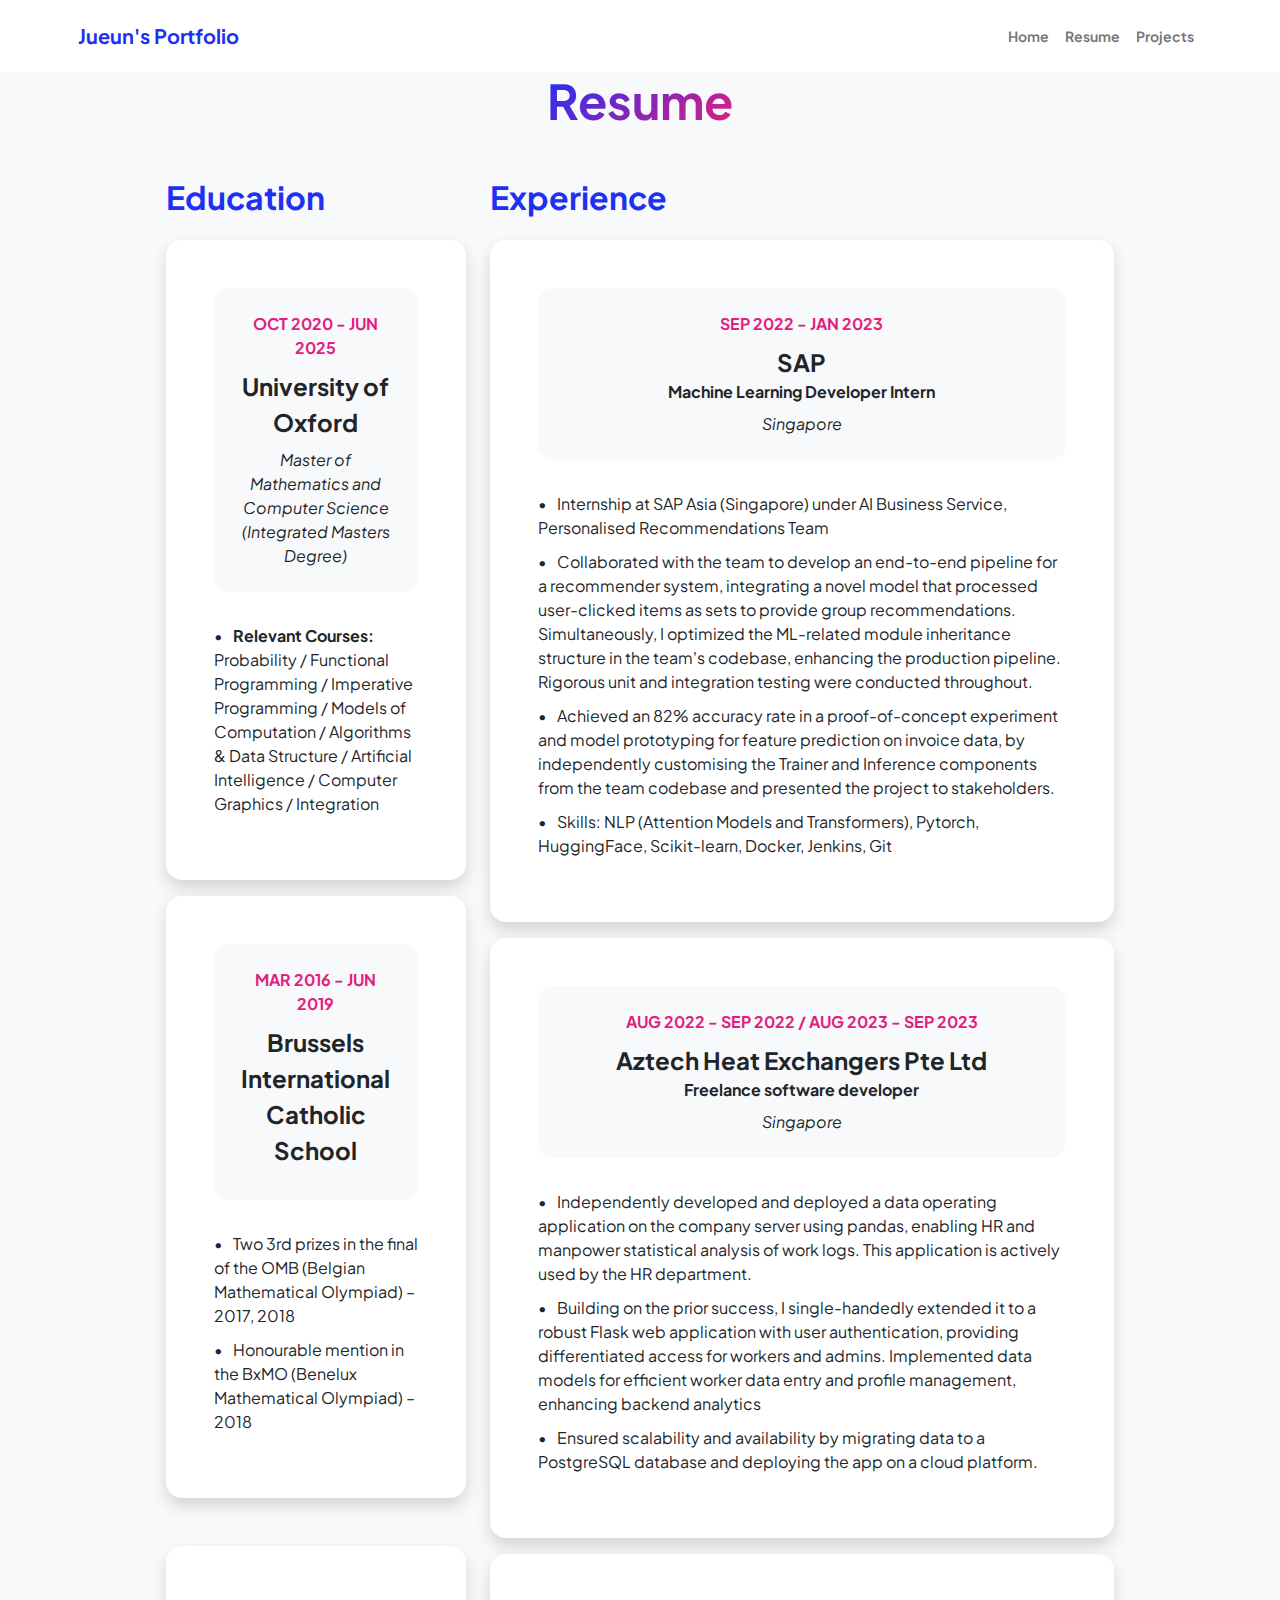
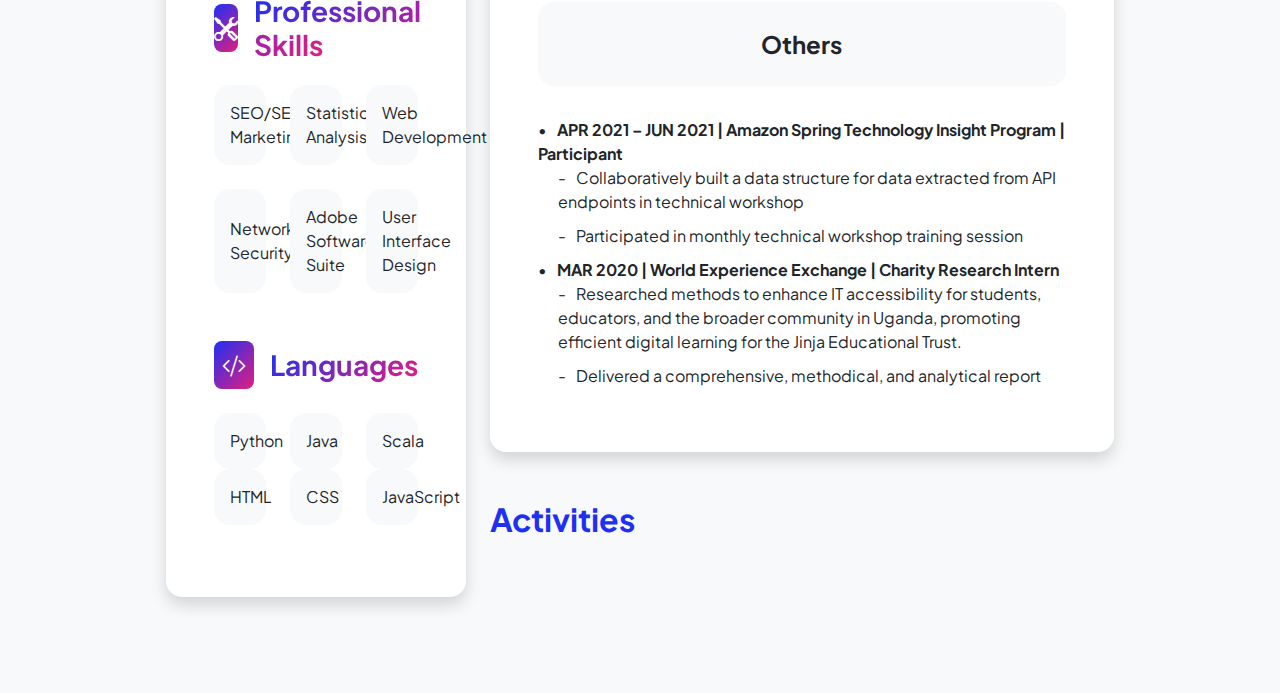
==== resume.html @ 92428e1e "Created portfolio" ====
<!DOCTYPE html>
<html lang="en">
    <head>
        <meta charset="utf-8" />
        <meta name="viewport" content="width=device-width, initial-scale=1, shrink-to-fit=no" />
        <meta name="description" content="" />
        <meta name="author" content="" />
        <title>Resume</title>
        <!-- Favicon-->
        <link rel="icon" type="image/x-icon" href="assets/favicon.ico" />
        <!-- Custom Google font-->
        <link rel="preconnect" href="https://fonts.googleapis.com" />
        <link rel="preconnect" href="https://fonts.gstatic.com" crossorigin />
        <link href="https://fonts.googleapis.com/css2?family=Plus+Jakarta+Sans:wght@100;200;300;400;500;600;700;800;900&amp;display=swap" rel="stylesheet" />
        <!-- Bootstrap icons-->
        <link href="https://cdn.jsdelivr.net/npm/bootstrap-icons@1.8.1/font/bootstrap-icons.css" rel="stylesheet" />
        <!-- Core theme CSS (includes Bootstrap)-->
        <link href="css/styles.css" rel="stylesheet" />
    </head>
    <body class="d-flex flex-column h-100 bg-light">
        <main class="flex-shrink-0">
            <!-- Navigation-->
            <nav class="navbar navbar-expand-lg navbar-light bg-white py-3">
                <div class="container px-2">
                    <a class="navbar-brand" href="index.html"><span class="fw-bolder text-primary">Jueun's Portfolio</span></a>
                    <button class="navbar-toggler" type="button" data-bs-toggle="collapse" data-bs-target="#navbarSupportedContent" aria-controls="navbarSupportedContent" aria-expanded="false" aria-label="Toggle navigation"><span class="navbar-toggler-icon"></span></button>
                    <div class="collapse navbar-collapse" id="navbarSupportedContent">
                        <ul class="navbar-nav ms-auto mb-2 mb-lg-0 small fw-bolder">
                            <li class="nav-item"><a class="nav-link" href="index.html">Home</a></li>
                            <li class="nav-item"><a class="nav-link" href="resume.html">Resume</a></li>
                            <li class="nav-item"><a class="nav-link" href="projects.html">Projects</a></li>
                        </ul>
                    </div>
                </div>
            </nav>
            <!-- Page Content-->
<!--            <div class="container my-5">-->
                <div class="text-center mb-5">
                    <h1 class="display-5 fw-bolder mb-0"><span class="text-gradient d-inline">Resume</span></h1>
                </div>
                <div class="row gx-5 justify-content-center">
                    <div class="col-lg-11 col-xl-9 col-xxl-8">
                        <div class="row">
                            <div class="col-md-4">
                            <!-- Education Section-->
                            <section>

                                <div class="d-flex align-items-center justify-content-between mb-4">
                                    <h2 class="text-primary fw-bolder mb-0">Education</h2>
                                    <!-- Download resume button-->
                                    <!-- Note: Set the link href target to a PDF file within your project-->

                                </div>
                                <!-- Education Card 1-->
                                <div class="card shadow border-0 rounded-4 mb-3">
                                    <div class="card-body p-5">
                                        <div class="row align-items-center gx-5">
                                            <div class="col-12 text-center mb-3">
                                                <div class="bg-light p-4 rounded-4">
                                                    <div class="text-secondary fw-bolder mb-2">OCT 2020 - JUN 2025</div>
                                                    <div class="mb-2">
                                                        <div class="fw-bolder name-big">University of Oxford</div>
                                                    </div>
                                                    <div class="fst-italic">
                                                        <div>Master of Mathematics and Computer Science</div>
                                                        <div>(Integrated Masters Degree)</div>
                                                    </div>
                                                </div>
                                            </div>
                                           <div class="col-12 mt-3">
                                           <ul class="main-list">
                                                <li><strong>Relevant Courses:</strong>
                                                    <ul class="sub-list">
                                                        Probability / Functional Programming / Imperative Programming / Models of Computation / Algorithms & Data Structure / Artificial Intelligence / Computer Graphics / Integration
                                                    </ul>
                                                </li>
                                            </ul>
                                        </div>

                                        </div>
                                    </div>
                                </div>
                                <!-- Education Card 2-->
                                <div class="card shadow border-0 rounded-4 mb-5">
                                    <div class="card-body p-5">
                                        <div class="row align-items-center gx-5">
                                            <div class="col-12 text-center mb-3">
                                                <div class="bg-light p-4 rounded-4">
                                                    <div class="text-secondary fw-bolder mb-2">MAR 2016 - JUN 2019</div>
                                                    <div class="mb-2">
                                                        <div class="fw-bolder name-big">Brussels International Catholic School</div>
                                                    </div>
                                                </div>
                                            </div>
                                           <div class="col-12 mt-3">
                                           <ul class="main-list">
                                                <li>Two 3rd prizes in the final of the OMB (Belgian Mathematical Olympiad) – 2017, 2018</li>
                                               <li>Honourable mention in the BxMO (Benelux Mathematical Olympiad) – 2018</li>
                                            </ul>
                                        </div>

                                        </div>
                                    </div>
                                </div>
                            </section>
                                <!-- Skills Section-->
                        <section>
                            <!-- Skillset Card-->
                            <div class="card shadow border-0 rounded-4 mb-5">
                                <div class="card-body p-5">
                                    <!-- Professional skills list-->
                                    <div class="mb-5">
                                        <div class="d-flex align-items-center mb-4">
                                            <div class="feature bg-primary bg-gradient-primary-to-secondary text-white rounded-3 me-3"><i class="bi bi-tools"></i></div>
                                            <h3 class="fw-bolder mb-0"><span class="text-gradient d-inline">Professional Skills</span></h3>
                                        </div>
                                        <div class="row row-cols-1 row-cols-md-3 mb-4">
                                            <div class="col mb-4 mb-md-0"><div class="d-flex align-items-center bg-light rounded-4 p-3 h-100">SEO/SEM Marketing</div></div>
                                            <div class="col mb-4 mb-md-0"><div class="d-flex align-items-center bg-light rounded-4 p-3 h-100">Statistical Analysis</div></div>
                                            <div class="col"><div class="d-flex align-items-center bg-light rounded-4 p-3 h-100">Web Development</div></div>
                                        </div>
                                        <div class="row row-cols-1 row-cols-md-3">
                                            <div class="col mb-4 mb-md-0"><div class="d-flex align-items-center bg-light rounded-4 p-3 h-100">Network Security</div></div>
                                            <div class="col mb-4 mb-md-0"><div class="d-flex align-items-center bg-light rounded-4 p-3 h-100">Adobe Software Suite</div></div>
                                            <div class="col"><div class="d-flex align-items-center bg-light rounded-4 p-3 h-100">User Interface Design</div></div>
                                        </div>
                                    </div>
                                    <!-- Languages list-->
                                    <div class="mb-0">
                                        <div class="d-flex align-items-center mb-4">
                                            <div class="feature bg-primary bg-gradient-primary-to-secondary text-white rounded-3 me-3"><i class="bi bi-code-slash"></i></div>
                                            <h3 class="fw-bolder mb-0"><span class="text-gradient d-inline">Languages</span></h3>
                                        </div>
                                        <div class="row row-cols-1 row-cols-md-3">
                                            <div class="col mb-4 mb-md-0"><div class="d-flex align-items-center bg-light rounded-4 p-3 h-100">Python</div></div>
                                            <div class="col mb-4 mb-md-0"><div class="d-flex align-items-center bg-light rounded-4 p-3 h-100">Java</div></div>
                                            <div class="col"><div class="d-flex align-items-center bg-light rounded-4 p-3 h-100">Scala</div></div>
                                        </div>
                                        <div class="row row-cols-1 row-cols-md-3 mb-4">
                                            <div class="col mb-4 mb-md-0"><div class="d-flex align-items-center bg-light rounded-4 p-3 h-100">HTML</div></div>
                                            <div class="col mb-4 mb-md-0"><div class="d-flex align-items-center bg-light rounded-4 p-3 h-100">CSS</div></div>
                                            <div class="col"><div class="d-flex align-items-center bg-light rounded-4 p-3 h-100">JavaScript</div></div>
                                        </div>

                                    </div>
                                </div>
                            </div>
                        </section>
                                </div>
                                <div class="col-md-8">
                        <!-- Experience Section-->
                        <section>
                            <div class="d-flex align-items-center justify-content-between mb-4">
                                <h2 class="text-primary fw-bolder mb-0">Experience</h2>

                            </div>
                            <!-- Experience Card 1-->
                            <div class="card shadow border-0 rounded-4 mb-3">
                                <div class="card-body p-5">
                                    <div class="row align-items-center gx-5">
                                        <div class="col-12 text-center mb-3">
                                            <div class="bg-light p-4 rounded-4">
                                                <div class="text-secondary fw-bolder mb-2">SEP 2022 - JAN 2023</div>
                                                <div class="mb-2">
                                                    <div class="fw-bolder name-big">SAP</div>
                                                    <div class="fw-bolder">Machine Learning Developer Intern</div>
                                                </div>
                                                <div class="fst-italic">
                                                    <div>Singapore</div>
                                                </div>
                                            </div>
                                        </div>
                                       <div class="col-12 mt-3">
                                       <ul class="main-list">
                                            <li>Internship at SAP Asia (Singapore) under AI Business Service, Personalised Recommendations Team</li>
                                            <li>Collaborated with the team to develop an end-to-end pipeline for a recommender system, integrating a novel model that processed user-clicked items as sets to provide group recommendations. Simultaneously, I optimized the ML-related module inheritance structure in the team's codebase, enhancing the production pipeline. Rigorous unit and integration testing were conducted throughout.</li>
                                                <li>Achieved an 82% accuracy rate in a proof-of-concept experiment and model prototyping for feature prediction on invoice data, by independently customising the Trainer and Inference components from the team codebase and presented the project to stakeholders.</li>
                                                <li>Skills: NLP (Attention Models and Transformers), Pytorch, HuggingFace, Scikit-learn, Docker, Jenkins, Git</li>
                                        </ul>
                                    </div>

                                    </div>
                                </div>
                            </div>
                            <div class="card shadow border-0 rounded-4 mb-3">
                                <div class="card-body p-5">
                                    <div class="row align-items-center gx-5">
                                        <div class="col-12 text-center mb-3">
                                            <div class="bg-light p-4 rounded-4">
                                                <div class="text-secondary fw-bolder mb-2">AUG 2022 - SEP 2022 / AUG 2023 - SEP 2023</div>
                                                <div class="mb-2">
                                                    <div class="fw-bolder name-big">Aztech Heat Exchangers Pte Ltd</div>
                                                    <div class="fw-bolder">Freelance software developer</div>
                                                </div>
                                                <div class="fst-italic">
                                                    <div>Singapore</div>
                                                </div>
                                            </div>
                                        </div>
                                       <div class="col-12 mt-3">
                                       <ul class="main-list">
                                            <li>Independently developed and deployed a data operating application on the company server using pandas, enabling HR and manpower statistical analysis of work logs. This application is actively used by the HR department.</li>
                                            <li>Building on the prior success, I single-handedly extended it to a robust Flask web application with user authentication, providing differentiated access for workers and admins. Implemented data models for efficient worker data entry and profile management, enhancing backend analytics</li>
                                                <li>Ensured scalability and availability by migrating data to a PostgreSQL database and deploying the app on a cloud platform.</li>
                                        </ul>
                                    </div>

                                    </div>
                                </div>
                            </div>
                            <div class="card shadow border-0 rounded-4 mb-5 mt-3"> <!-- Added margin-top for spacing -->
                                <div class="card-body p-5">
                                    <div class="row align-items-center gx-5">
                                        <div class="col-12 text-center mb-3">
                                            <div class="bg-light p-4 rounded-4">
                                                <div class="fw-bolder name-big">Others</div>
                                            </div>
                                        </div>
                                        <div class="col-12 mt-3">
                                            <ul class="main-list">
                                                <li><strong>APR 2021 – JUN 2021 | Amazon Spring Technology Insight Program | Participant</strong>
                                                <ul class="sub-list">
                                                    <li>Collaboratively built a data structure for data extracted from API endpoints in technical workshop
</li>
                                                    <li>Participated in monthly technical workshop training session</li>
                                                </ul>
                                            </li>
                                                <li><strong>MAR 2020 | World Experience Exchange | Charity Research Intern</strong>
                                                <ul class="sub-list">
                                                    <li>Researched methods to enhance IT accessibility for students, educators, and the broader community in Uganda, promoting efficient digital learning for the Jinja Educational Trust.

</li>
                                                    <li>Delivered a comprehensive, methodical, and analytical report</li>
                                                </ul>
                                            </li>
                                            </ul>
                                        </div>
                                    </div>
                                </div>
                            </div>

                        </section>

                        <section>
                            <div class="d-flex align-items-center justify-content-between mb-4">
                                <h2 class="text-primary fw-bolder mb-0">Activities</h2>

                            </div>
                        </section>
                                    </div>
                        </div>

                        <!-- Divider-->
                        <div class="pb-5"></div>

                    </div>
                </div>
            </div>
        </main>

        <!-- Bootstrap core JS-->
        <script src="https://cdn.jsdelivr.net/npm/bootstrap@5.2.3/dist/js/bootstrap.bundle.min.js"></script>
        <!-- Core theme JS-->
        <script src="js/scripts.js"></script>
    </body>
</html>
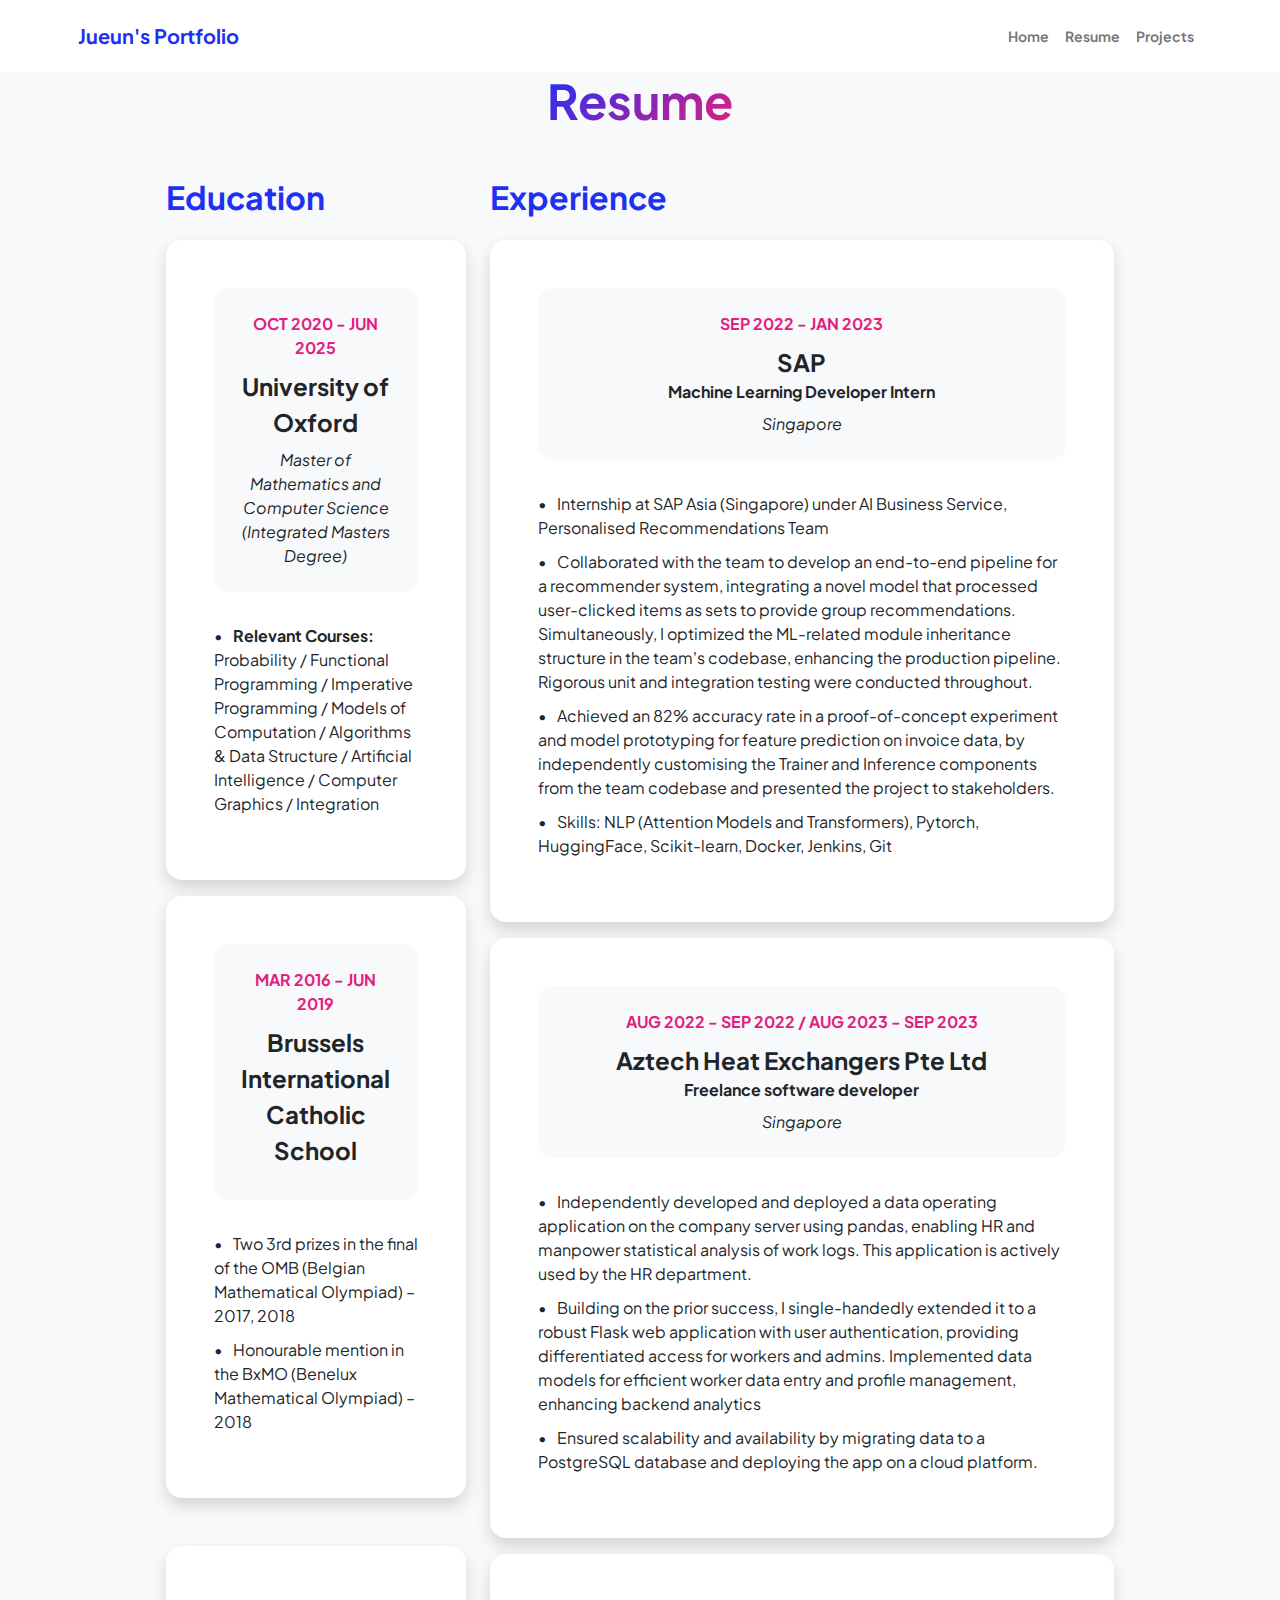
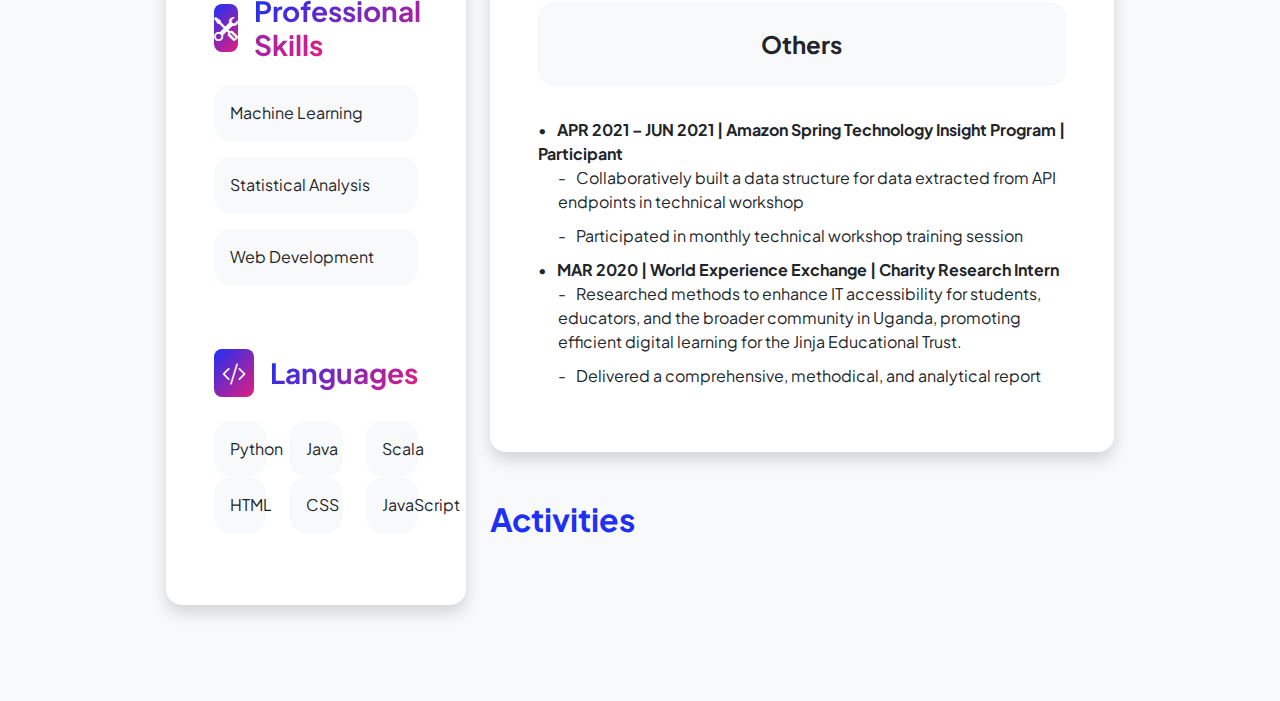
==== commit d7c17fa6: "Change resume" ====
--- a/resume.html
+++ b/resume.html
@@ -114,16 +114,19 @@
                                             <div class="feature bg-primary bg-gradient-primary-to-secondary text-white rounded-3 me-3"><i class="bi bi-tools"></i></div>
                                             <h3 class="fw-bolder mb-0"><span class="text-gradient d-inline">Professional Skills</span></h3>
                                         </div>
-                                        <div class="row row-cols-1 row-cols-md-3 mb-4">
-                                            <div class="col mb-4 mb-md-0"><div class="d-flex align-items-center bg-light rounded-4 p-3 h-100">SEO/SEM Marketing</div></div>
-                                            <div class="col mb-4 mb-md-0"><div class="d-flex align-items-center bg-light rounded-4 p-3 h-100">Statistical Analysis</div></div>
-                                            <div class="col"><div class="d-flex align-items-center bg-light rounded-4 p-3 h-100">Web Development</div></div>
-                                        </div>
-                                        <div class="row row-cols-1 row-cols-md-3">
-                                            <div class="col mb-4 mb-md-0"><div class="d-flex align-items-center bg-light rounded-4 p-3 h-100">Network Security</div></div>
-                                            <div class="col mb-4 mb-md-0"><div class="d-flex align-items-center bg-light rounded-4 p-3 h-100">Adobe Software Suite</div></div>
-                                            <div class="col"><div class="d-flex align-items-center bg-light rounded-4 p-3 h-100">User Interface Design</div></div>
-                                        </div>
+                                        <div class="row row-cols-1 mb-4">
+                                            <div class="col mb-3">
+                                                <div class="d-flex align-items-center bg-light rounded-4 p-3">Machine Learning</div>
+                                            </div>
+                                            <div class="col mb-3">
+                                                <div class="d-flex align-items-center bg-light rounded-4 p-3">Statistical Analysis</div>
+                                            </div>
+                                            <div class="col mb-3">
+                                                <div class="d-flex align-items-center bg-light rounded-4 p-3">Web Development</div>
+                                            </div>
+                                        </div>
+
+
                                     </div>
                                     <!-- Languages list-->
                                     <div class="mb-0">
